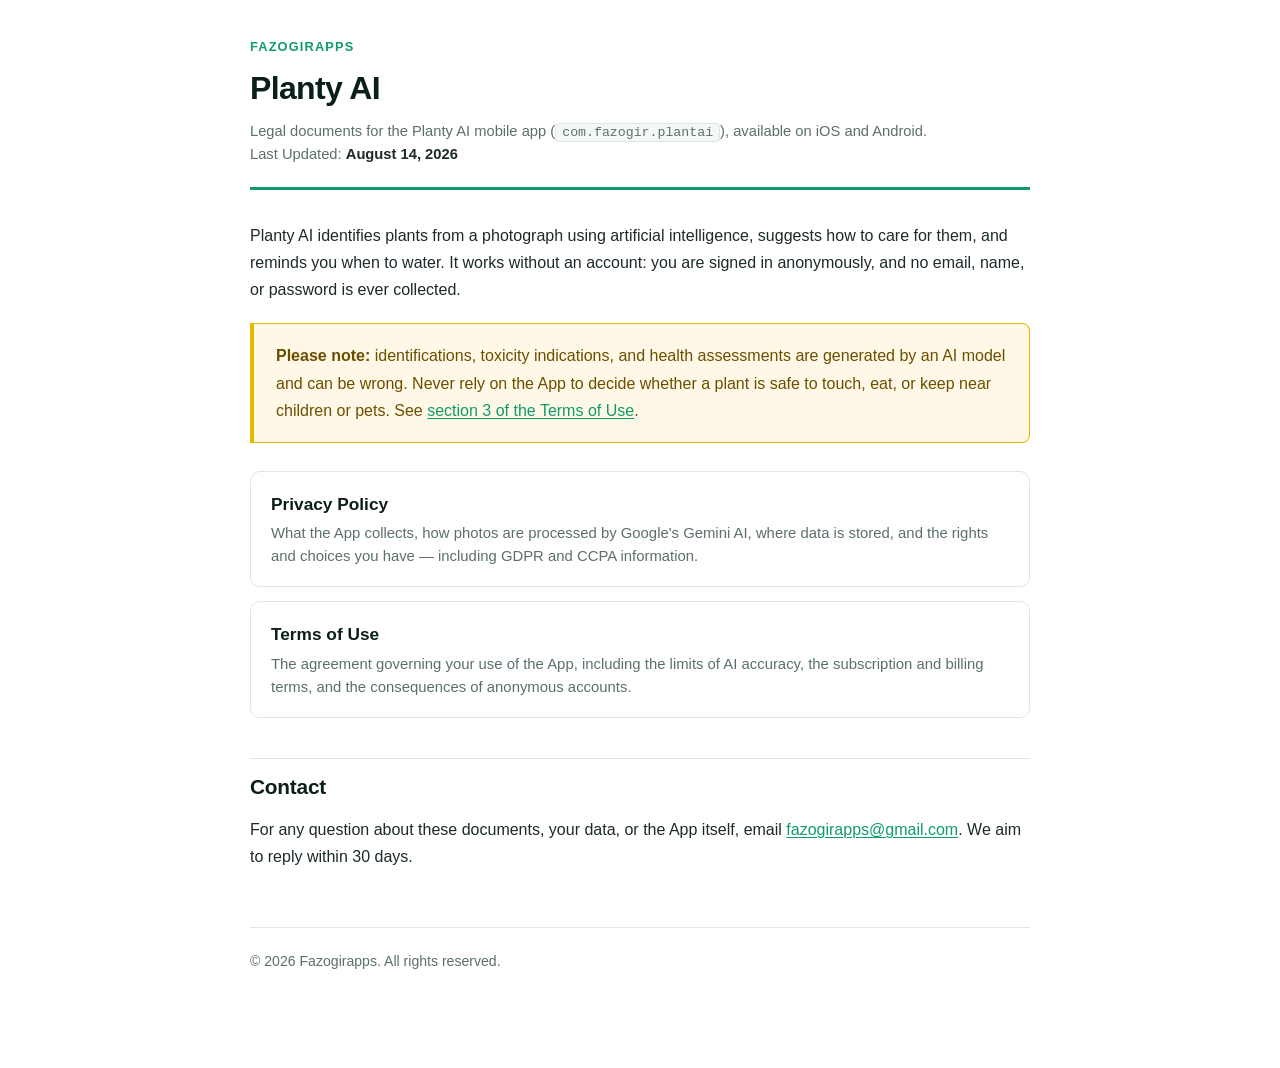
==== index.html @ 4a5a8e4c "Privacy Policy and Terms of Use for Planty AI" ====
<!DOCTYPE html>
<html lang="en">
<head>
<meta charset="UTF-8">
<meta name="viewport" content="width=device-width, initial-scale=1.0">
<title>Planty AI · Legal</title>
<meta name="description" content="Privacy Policy and Terms of Use for Planty AI, a plant identification and plant care app by Fazogirapps.">
<link rel="stylesheet" href="assets/style.css">
<style>
  .doc-list { list-style: none; padding: 0; margin: 28px 0 0; }
  .doc-list li { margin-bottom: 14px; }
  .doc-list a {
    display: block;
    border: 1px solid var(--border);
    border-radius: 10px;
    padding: 18px 20px;
    text-decoration: none;
    background: var(--bg-card);
    transition: border-color .15s ease;
  }
  .doc-list a:hover { border-color: var(--accent); }
  .doc-list .t { display: block; font-weight: 650; font-size: 1.08rem; color: var(--heading); margin-bottom: 3px; }
  .doc-list .d { display: block; color: var(--text-muted); font-size: 0.93rem; line-height: 1.55; }
</style>
</head>
<body>

<header class="doc-header">
  <span class="brand">Fazogirapps</span>
  <h1>Planty AI</h1>
  <p class="meta">
    Legal documents for the Planty AI mobile app (<code>com.fazogir.plantai</code>), available on iOS and Android.<br>
    Last Updated: <strong>August 14, 2026</strong>
  </p>
</header>

<p>Planty AI identifies plants from a photograph using artificial intelligence, suggests how to care for them, and reminds you when to water. It works without an account: you are signed in anonymously, and no email, name, or password is ever collected.</p>

<div class="warning">
  <p><strong>Please note:</strong> identifications, toxicity indications, and health assessments are generated by an AI model and can be wrong. Never rely on the App to decide whether a plant is safe to touch, eat, or keep near children or pets. See <a href="terms.html#accuracy">section 3 of the Terms of Use</a>.</p>
</div>

<ul class="doc-list">
  <li>
    <a href="privacy.html">
      <span class="t">Privacy Policy</span>
      <span class="d">What the App collects, how photos are processed by Google's Gemini AI, where data is stored, and the rights and choices you have — including GDPR and CCPA information.</span>
    </a>
  </li>
  <li>
    <a href="terms.html">
      <span class="t">Terms of Use</span>
      <span class="d">The agreement governing your use of the App, including the limits of AI accuracy, the subscription and billing terms, and the consequences of anonymous accounts.</span>
    </a>
  </li>
</ul>

<h2>Contact</h2>
<p>For any question about these documents, your data, or the App itself, email <a href="mailto:fazogirapps@gmail.com">fazogirapps@gmail.com</a>. We aim to reply within 30 days.</p>

<div class="footer">
  <p>© 2026 Fazogirapps. All rights reserved.</p>
</div>

</body>
</html>
---- assets/style.css ----
/* Planty AI legal pages — shared styles */
:root {
  --bg: #ffffff;
  --bg-soft: #f4f9f6;
  --bg-card: #ffffff;
  --text: #1c2b25;
  --text-muted: #5b7168;
  --heading: #0a1f17;
  --accent: #0f9b6e;
  --accent-soft: #e3f6ee;
  --border: #dde8e2;
  --warn-bg: #fff8e6;
  --warn-border: #e6b800;
  --warn-text: #6b4e00;
}

@media (prefers-color-scheme: dark) {
  :root {
    --bg: #0a1712;
    --bg-soft: #0f2119;
    --bg-card: #10241b;
    --text: #d3e8dd;
    --text-muted: #8fb3a2;
    --heading: #e8f8f0;
    --accent: #2dda93;
    --accent-soft: #12301f;
    --border: #1e402f;
    --warn-bg: #2a2205;
    --warn-border: #a88700;
    --warn-text: #f0d98a;
  }
}

* { box-sizing: border-box; }

body {
  font-family: -apple-system, BlinkMacSystemFont, "Segoe UI", Roboto, Helvetica, Arial, sans-serif;
  line-height: 1.7;
  color: var(--text);
  background: var(--bg);
  max-width: 820px;
  margin: 0 auto;
  padding: 32px 20px 80px;
  font-size: 16px;
  -webkit-text-size-adjust: 100%;
}

header.doc-header {
  border-bottom: 3px solid var(--accent);
  padding-bottom: 20px;
  margin-bottom: 32px;
}

.brand {
  display: inline-block;
  font-size: 0.8rem;
  font-weight: 700;
  letter-spacing: 0.09em;
  text-transform: uppercase;
  color: var(--accent);
  margin-bottom: 10px;
}

h1 {
  color: var(--heading);
  font-size: 2rem;
  line-height: 1.25;
  margin: 0 0 12px;
  letter-spacing: -0.02em;
}

h2 {
  color: var(--heading);
  font-size: 1.3rem;
  margin: 40px 0 12px;
  padding-top: 10px;
  border-top: 1px solid var(--border);
  letter-spacing: -0.01em;
}

h3 {
  color: var(--heading);
  font-size: 1.05rem;
  margin: 26px 0 8px;
}

.meta {
  color: var(--text-muted);
  font-size: 0.92rem;
  line-height: 1.6;
  margin: 0;
}

.meta strong { color: var(--text); }

p { margin: 0 0 14px; }
ul, ol { margin: 0 0 14px; padding-left: 24px; }
li { margin-bottom: 7px; }

a { color: var(--accent); text-decoration: underline; text-underline-offset: 2px; }
a:hover { text-decoration-thickness: 2px; }

code {
  background: var(--bg-soft);
  border: 1px solid var(--border);
  border-radius: 4px;
  padding: 1px 6px;
  font-size: 0.9em;
  font-family: ui-monospace, SFMono-Regular, Menlo, Consolas, monospace;
  word-break: break-word;
}

.summary {
  background: var(--accent-soft);
  border-left: 4px solid var(--accent);
  border-radius: 0 8px 8px 0;
  padding: 18px 22px;
  margin: 0 0 32px;
}
.summary h2 {
  margin: 0 0 10px;
  border-top: none;
  padding-top: 0;
  font-size: 1.05rem;
}
.summary ul { margin-bottom: 0; }

.warning {
  background: var(--warn-bg);
  border: 1px solid var(--warn-border);
  border-left: 4px solid var(--warn-border);
  border-radius: 0 8px 8px 0;
  padding: 18px 22px;
  margin: 20px 0;
  color: var(--warn-text);
}
.warning strong { color: var(--warn-text); }
.warning p:last-child { margin-bottom: 0; }

.table-wrap { overflow-x: auto; margin: 0 0 18px; }
table {
  border-collapse: collapse;
  width: 100%;
  font-size: 0.94rem;
  min-width: 480px;
}
th, td {
  border: 1px solid var(--border);
  padding: 10px 12px;
  text-align: left;
  vertical-align: top;
}
th { background: var(--bg-soft); color: var(--heading); font-weight: 600; }

.footer {
  margin-top: 56px;
  padding-top: 22px;
  border-top: 1px solid var(--border);
  font-size: 0.88rem;
  color: var(--text-muted);
}

.nav-links {
  margin-top: 14px;
  font-size: 0.94rem;
}
.nav-links a { margin-right: 18px; }

@media (max-width: 600px) {
  body { padding: 24px 16px 60px; font-size: 15px; }
  h1 { font-size: 1.55rem; }
  h2 { font-size: 1.15rem; }
}
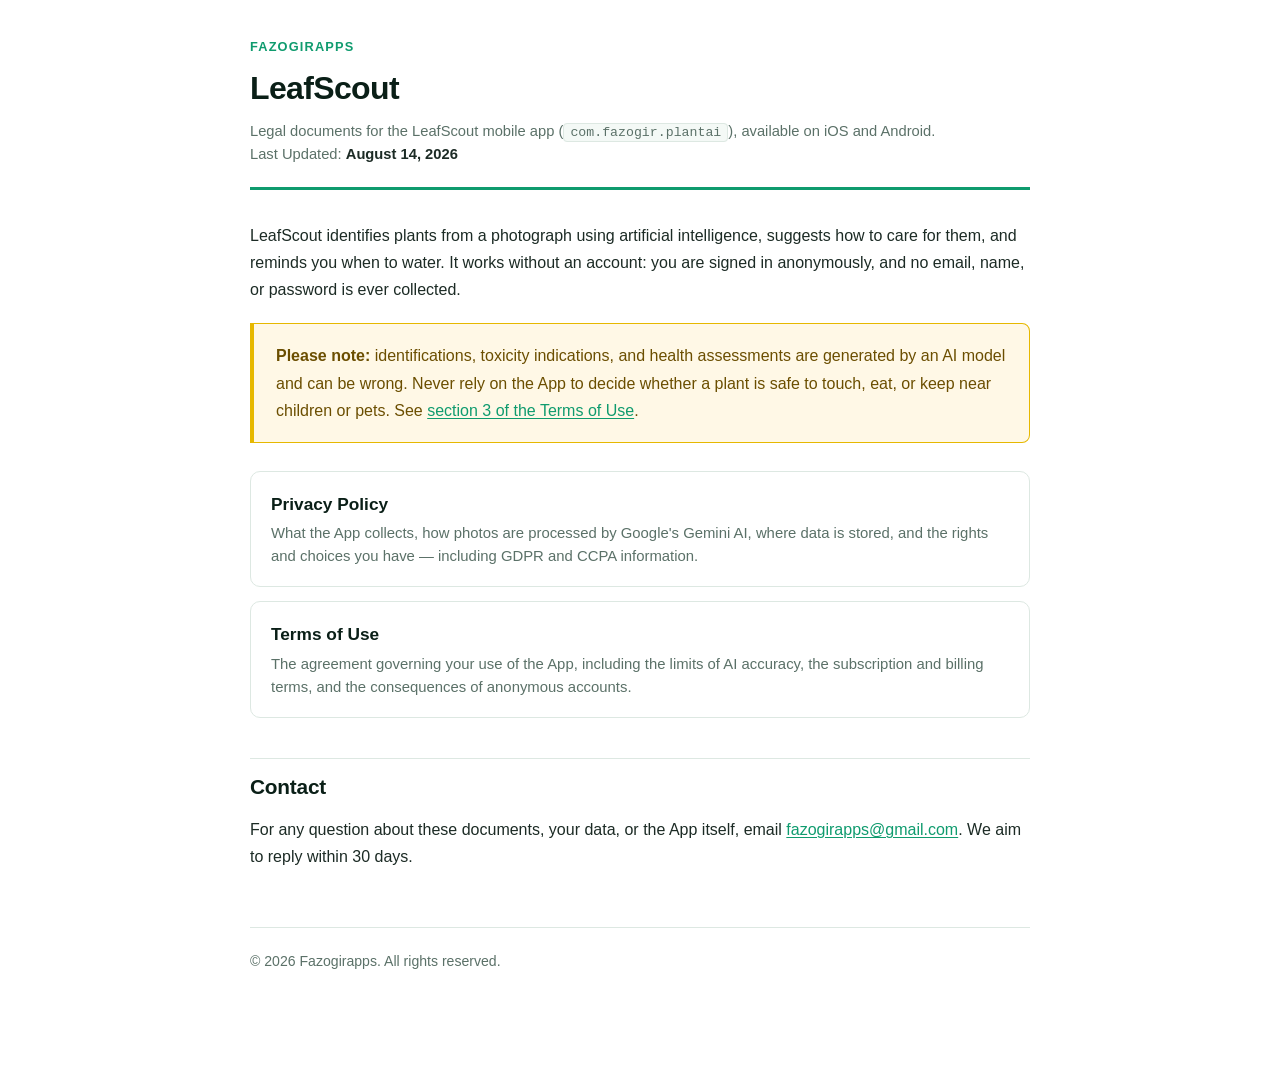
==== commit a4941a92: "LeafScout rename and Pro fair-use clause in Terms - Planty AI → LeafScout across privacy, terms, lan" ====
--- a/index.html
+++ b/index.html
@@ -3,8 +3,8 @@
 <head>
 <meta charset="UTF-8">
 <meta name="viewport" content="width=device-width, initial-scale=1.0">
-<title>Planty AI · Legal</title>
-<meta name="description" content="Privacy Policy and Terms of Use for Planty AI, a plant identification and plant care app by Fazogirapps.">
+<title>LeafScout · Legal</title>
+<meta name="description" content="Privacy Policy and Terms of Use for LeafScout, a plant identification and plant care app by Fazogirapps.">
 <link rel="stylesheet" href="assets/style.css">
 <style>
   .doc-list { list-style: none; padding: 0; margin: 28px 0 0; }
@@ -27,14 +27,14 @@
 
 <header class="doc-header">
   <span class="brand">Fazogirapps</span>
-  <h1>Planty AI</h1>
+  <h1>LeafScout</h1>
   <p class="meta">
-    Legal documents for the Planty AI mobile app (<code>com.fazogir.plantai</code>), available on iOS and Android.<br>
+    Legal documents for the LeafScout mobile app (<code>com.fazogir.plantai</code>), available on iOS and Android.<br>
     Last Updated: <strong>August 14, 2026</strong>
   </p>
 </header>
 
-<p>Planty AI identifies plants from a photograph using artificial intelligence, suggests how to care for them, and reminds you when to water. It works without an account: you are signed in anonymously, and no email, name, or password is ever collected.</p>
+<p>LeafScout identifies plants from a photograph using artificial intelligence, suggests how to care for them, and reminds you when to water. It works without an account: you are signed in anonymously, and no email, name, or password is ever collected.</p>
 
 <div class="warning">
   <p><strong>Please note:</strong> identifications, toxicity indications, and health assessments are generated by an AI model and can be wrong. Never rely on the App to decide whether a plant is safe to touch, eat, or keep near children or pets. See <a href="terms.html#accuracy">section 3 of the Terms of Use</a>.</p>
--- a/assets/style.css
+++ b/assets/style.css
@@ -1,4 +1,4 @@
-/* Planty AI legal pages — shared styles */
+/* LeafScout legal pages — shared styles */
 :root {
   --bg: #ffffff;
   --bg-soft: #f4f9f6;
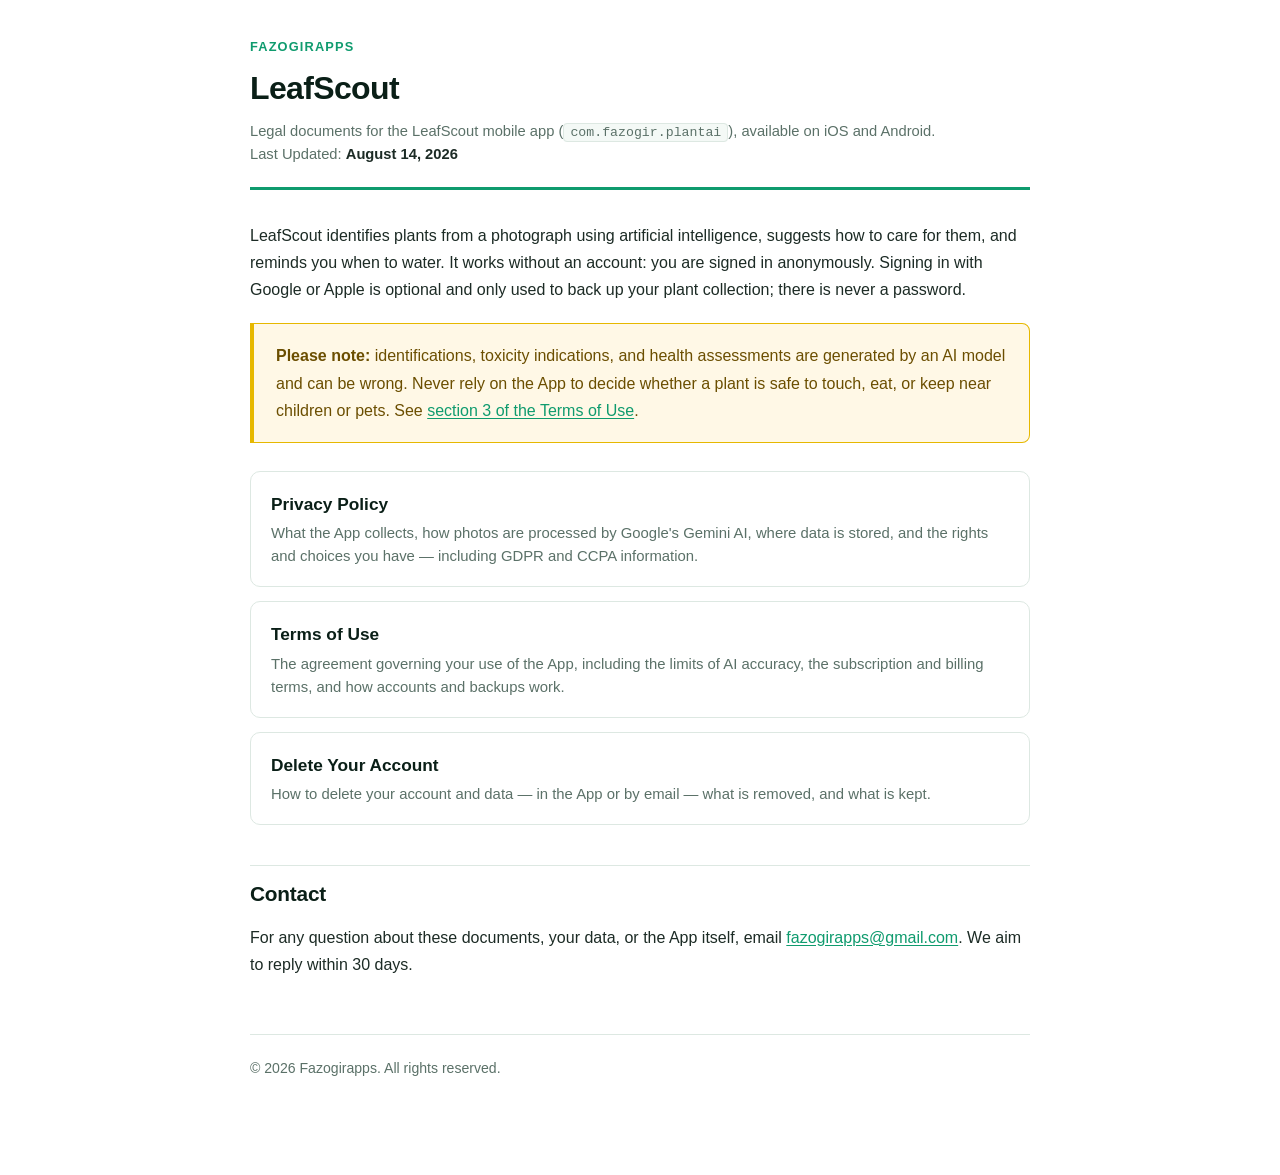
==== commit 69f901ee: "Optional Google/Apple backup, feedback, account deletion page - Privacy §2: anonymous by default, op" ====
--- a/index.html
+++ b/index.html
@@ -34,7 +34,7 @@
   </p>
 </header>
 
-<p>LeafScout identifies plants from a photograph using artificial intelligence, suggests how to care for them, and reminds you when to water. It works without an account: you are signed in anonymously, and no email, name, or password is ever collected.</p>
+<p>LeafScout identifies plants from a photograph using artificial intelligence, suggests how to care for them, and reminds you when to water. It works without an account: you are signed in anonymously. Signing in with Google or Apple is optional and only used to back up your plant collection; there is never a password.</p>
 
 <div class="warning">
   <p><strong>Please note:</strong> identifications, toxicity indications, and health assessments are generated by an AI model and can be wrong. Never rely on the App to decide whether a plant is safe to touch, eat, or keep near children or pets. See <a href="terms.html#accuracy">section 3 of the Terms of Use</a>.</p>
@@ -50,7 +50,13 @@
   <li>
     <a href="terms.html">
       <span class="t">Terms of Use</span>
-      <span class="d">The agreement governing your use of the App, including the limits of AI accuracy, the subscription and billing terms, and the consequences of anonymous accounts.</span>
+      <span class="d">The agreement governing your use of the App, including the limits of AI accuracy, the subscription and billing terms, and how accounts and backups work.</span>
+    </a>
+  </li>
+  <li>
+    <a href="delete-account.html">
+      <span class="t">Delete Your Account</span>
+      <span class="d">How to delete your account and data — in the App or by email — what is removed, and what is kept.</span>
     </a>
   </li>
 </ul>
